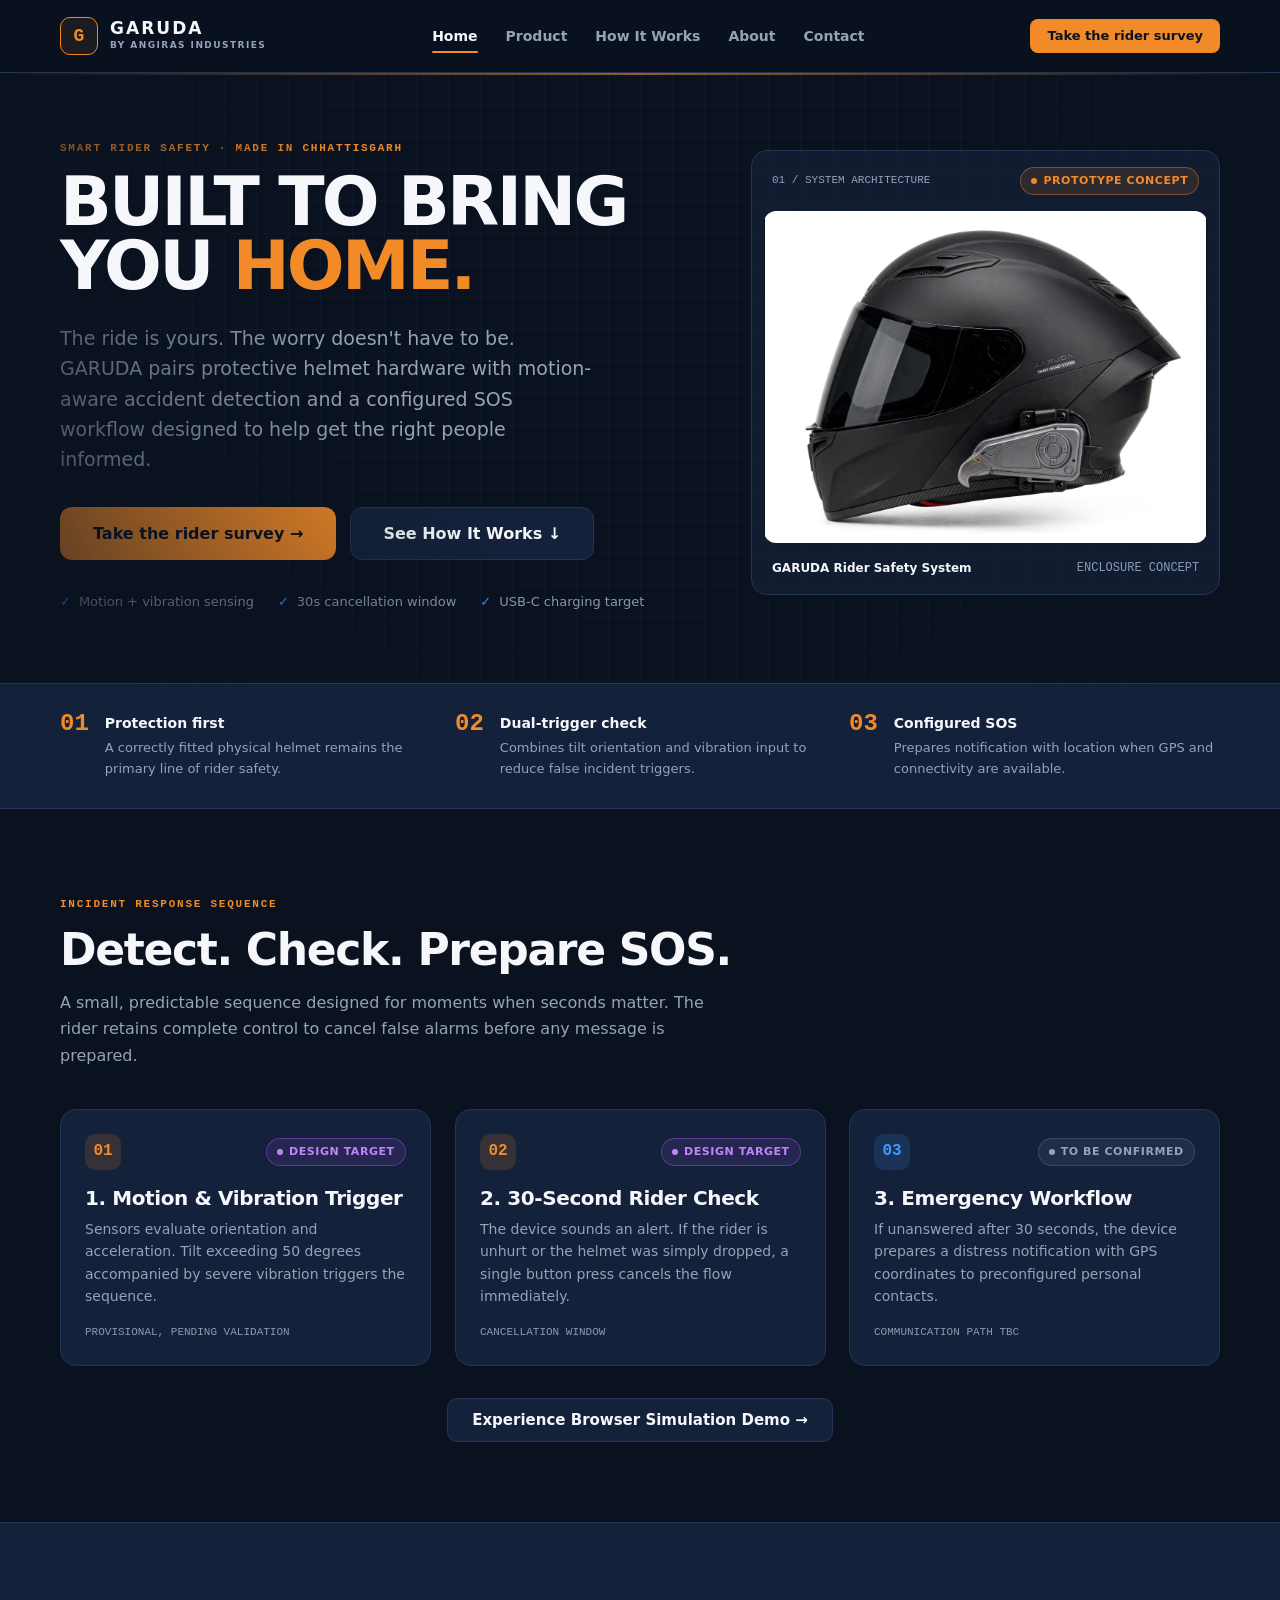
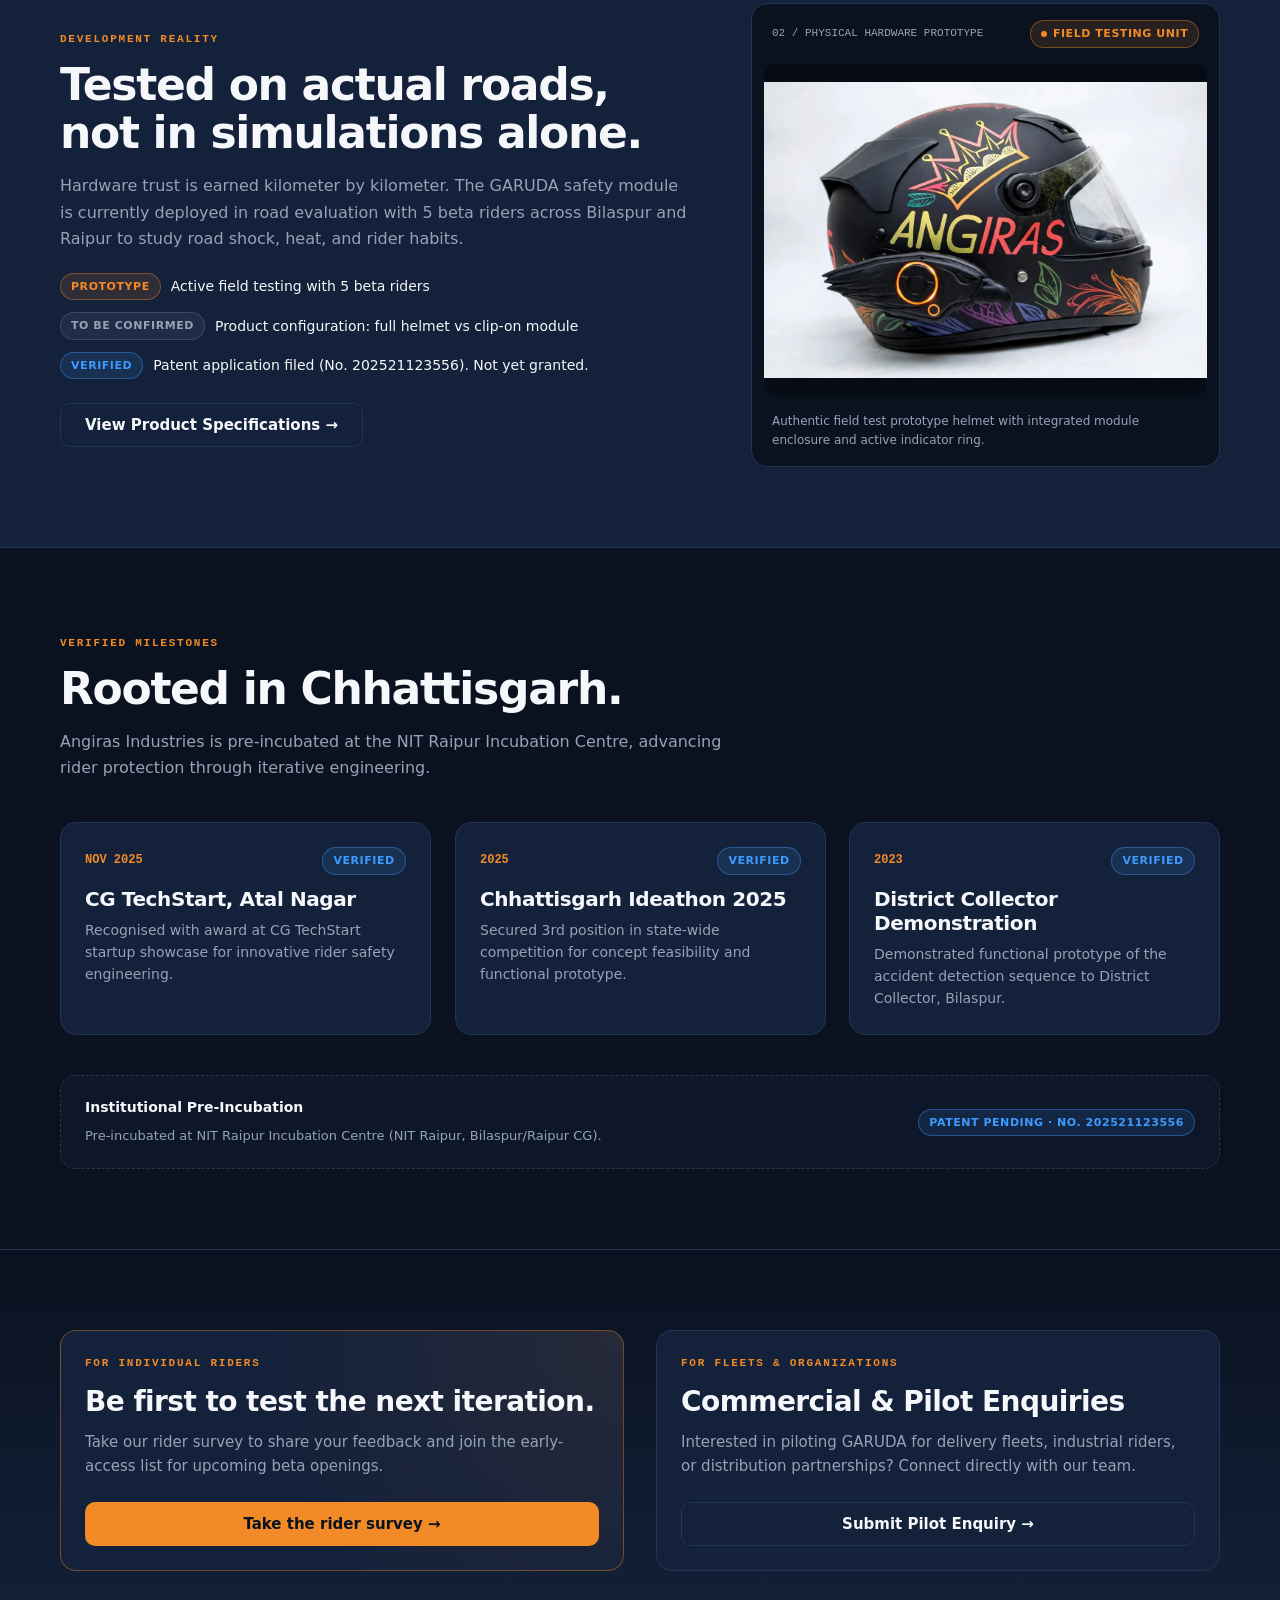
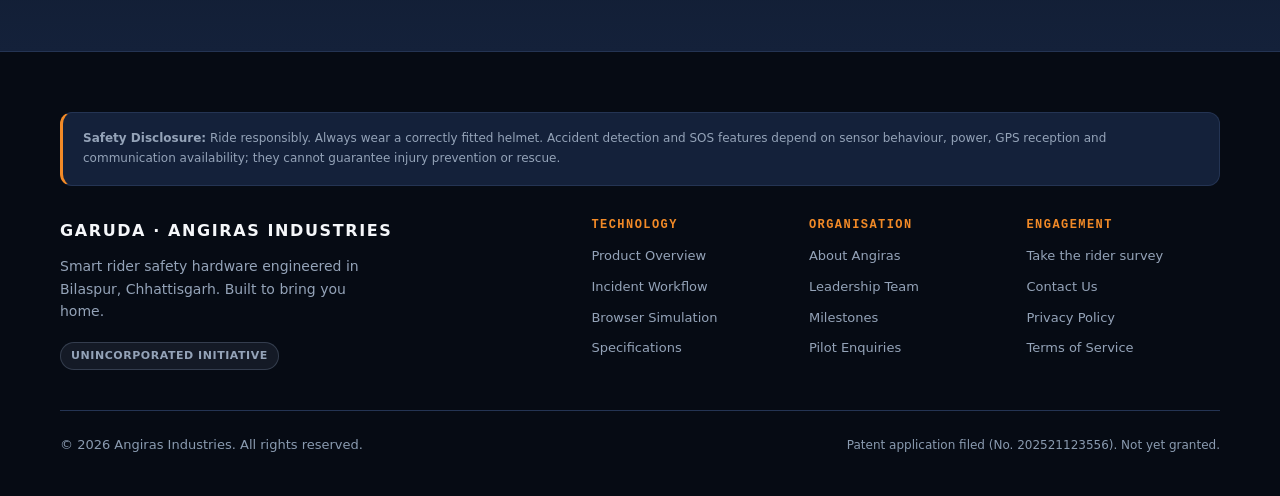
==== index.html @ ca16eba6 "first commit" ====
<!DOCTYPE html>
<html lang="en">

<head>
  <meta charset="utf-8">
  <meta name="viewport" content="width=device-width, initial-scale=1, viewport-fit=cover">
  <meta name="theme-color" content="#101B2B">
  <meta name="description"
    content="GARUDA by Angiras Industries: Smart rider safety · Made in Chhattisgarh. Built to bring you home.">
  <title>GARUDA — Built to Bring You Home | Angiras Industries</title>
  <link rel="canonical" href="https://YOUR-DOMAIN-HERE/index.html">
  <meta property="og:title" content="GARUDA — Built to Bring You Home | Angiras Industries">
  <meta property="og:description"
    content="Smart rider safety · Made in Chhattisgarh. Protective hardware with structured accident detection and response workflow.">
  <meta property="og:type" content="website">
  <meta property="og:url" content="https://YOUR-DOMAIN-HERE/index.html">
  <meta property="og:image" content="assets/images/garuda-prototype-testing.webp">
  <meta name="twitter:card" content="summary_large_image">
  <meta name="twitter:title" content="GARUDA | Angiras Industries">
  <meta name="twitter:description" content="Smart rider safety · Made in Chhattisgarh. Built to bring you home.">
  <meta name="twitter:image" content="assets/images/garuda-prototype-testing.webp">
  <link rel="icon" type="image/svg+xml" href="favicon.svg">
  <link rel="stylesheet" href="assets/css/base.css">
  <link rel="stylesheet" href="assets/css/components.css">
  <link rel="stylesheet" href="assets/css/animations.css">
  <script type="application/ld+json">
  {
    "@context": "https://schema.org",
    "@type": "Organization",
    "name": "Angiras Industries",
    "url": "https://YOUR-DOMAIN-HERE",
    "logo": "https://YOUR-DOMAIN-HERE/favicon.svg",
    "address": {
      "@type": "PostalAddress",
      "addressLocality": "Bilaspur",
      "addressRegion": "Chhattisgarh",
      "addressCountry": "India"
    },
    "description": "Pre-incubated at NIT Raipur Incubation Centre. Developing smart rider-safety hardware."
  }
  </script>
</head>

<body>
  <!-- Accessible Skip Link -->
  <a href="#main-content" class="skip-link">Skip to main content</a>

  <!-- Header -->
  <header class="site-header">
    <div class="container header-inner">
      <a href="index.html" class="brand" aria-label="GARUDA Home">
        <span class="brand-mark" aria-hidden="true">G</span>
        <span class="brand-text">
          <span class="brand-name">GARUDA</span>
          <span class="brand-sub">BY ANGIRAS INDUSTRIES</span>
        </span>
      </a>

      <!-- Desktop Navigation -->
      <nav class="nav-desktop" aria-label="Main Navigation">
        <a href="index.html" class="nav-link active">Home</a>
        <a href="products/garuda.html" class="nav-link">Product</a>
        <a href="how-it-works.html" class="nav-link">How It Works</a>
        <a href="about.html" class="nav-link">About</a>
        <a href="contact.html" class="nav-link">Contact</a>
      </nav>

      <div class="nav-actions">
        <a href="waitlist.html" class="btn btn-primary btn-sm">Take the rider survey</a>
        <button class="mobile-menu-toggle" type="button" aria-expanded="false" aria-controls="mobile-menu"
          aria-label="Toggle navigation menu">
          <span></span>
          <span></span>
          <span></span>
        </button>
      </div>
    </div>
  </header>

  <!-- Mobile Menu Overlay -->
  <div id="mobile-menu" class="mobile-menu" aria-label="Mobile Navigation">
    <nav class="mobile-nav-links">
      <a href="index.html" class="mobile-nav-link active">Home</a>
      <a href="products/garuda.html" class="mobile-nav-link">Product Overview</a>
      <a href="how-it-works.html" class="mobile-nav-link">How It Works & Simulation</a>
      <a href="about.html" class="mobile-nav-link">About Angiras Industries</a>
      <a href="contact.html" class="mobile-nav-link">Commercial & Pilot Enquiries</a>
      <a href="waitlist.html" class="mobile-nav-link" style="color: var(--color-orange);">Take the rider survey ↗</a>
    </nav>
  </div>

  <main id="main-content">
    <!-- Hero Section -->
    <section class="section hud-grid"
      style="padding-top: 60px; padding-bottom: 70px; border-bottom: 1px solid var(--color-navy-border); overflow: hidden;">
      <div class="scan-line" aria-hidden="true"></div>
      <div class="container">
        <div style="display: grid; grid-template-columns: 1fr; gap: 40px; align-items: center;"
          class="hero-grid-layout">
          <div>
            <div class="section-kicker">
              Smart rider safety · Made in Chhattisgarh
            </div>
            <h1
              style="font-size: clamp(38px, 7vw, 68px); line-height: 0.95; letter-spacing: -0.04em; margin-bottom: 24px; font-weight: 900;">
              <span class="hero-word">BUILT</span>
              <span class="hero-word">TO</span>
              <span class="hero-word">BRING</span>
              <span class="hero-word">YOU</span>
              <span class="hero-word" style="color: var(--color-orange);">HOME.</span>
            </h1>
            <p
              style="font-size: clamp(16px, 2vw, 19px); line-height: 1.6; color: var(--color-slate-light); max-width: 540px; margin-bottom: 32px;">
              The ride is yours. The worry doesn't have to be. GARUDA pairs protective helmet hardware with motion-aware
              accident detection and a configured SOS workflow designed to help get the right people informed.
            </p>
            <div style="display: flex; flex-wrap: wrap; gap: 14px; align-items: center; margin-bottom: 32px;">
              <a href="waitlist.html" class="btn btn-primary btn-lg">Take the rider survey →</a>
              <a href="#workflow" class="btn btn-secondary btn-lg">See How It Works ↓</a>
            </div>
            <ul
              style="list-style: none; display: flex; flex-wrap: wrap; gap: 16px 24px; font-size: 13px; color: var(--color-slate-light);">
              <li style="display: flex; align-items: center; gap: 8px;">
                <span style="color: var(--color-status-verified); font-weight: 900;">✓</span>
                Motion + vibration sensing
              </li>
              <li style="display: flex; align-items: center; gap: 8px;">
                <span style="color: var(--color-status-verified); font-weight: 900;">✓</span>
                30s cancellation window
              </li>
              <li style="display: flex; align-items: center; gap: 8px;">
                <span style="color: var(--color-status-verified); font-weight: 900;">✓</span>
                USB-C charging target
              </li>
            </ul>
          </div>

          <!-- Hero Visual: Authentic Enclosure Render -->
          <div class="reveal" style="position: relative;">
            <div class="card" style="padding: 12px; background: rgba(20, 33, 58, 0.7); backdrop-filter: blur(8px);">
              <div
                style="display: flex; justify-content: space-between; align-items: center; margin-bottom: 12px; padding: 4px 8px;">
                <span
                  style="font-family: var(--font-mono); font-size: 11px; color: var(--color-slate-light); text-transform: uppercase;">01
                  / SYSTEM ARCHITECTURE</span>
                <span class="badge badge-prototype">
                  <span class="badge-indicator"></span> Prototype Concept
                </span>
              </div>
              <div
                style="position: relative; border-radius: 12px; overflow: hidden; background-color: var(--color-navy-dark); aspect-ratio: 4 / 3;">
                <img src="assets/images/garuda-enclosure-render.webp"
                  alt="GARUDA smart rider safety system CAD enclosure render"
                  width="1200" height="905"
                  fetchpriority="high"
                  style="width: 100%; height: 100%; object-fit: contain;">
              </div>
              <div
                style="display: flex; justify-content: space-between; align-items: center; margin-top: 12px; padding: 4px 8px; font-size: 12px;">
                <span style="color: var(--color-off-white); font-weight: 700;">GARUDA Rider Safety System</span>
                <span style="color: var(--color-slate); font-family: var(--font-mono);">ENCLOSURE CONCEPT</span>
              </div>
            </div>
          </div>
        </div>
      </div>
    </section>

    <!-- Key Principles Strip -->
    <section
      style="background-color: var(--color-navy-panel); border-bottom: 1px solid var(--color-navy-border); padding-block: 28px;">
      <div class="container">
        <div style="display: grid; grid-template-columns: repeat(auto-fit, minmax(260px, 1fr)); gap: 24px;">
          <div class="reveal reveal-delay-1" style="display: flex; gap: 16px; align-items: flex-start;">
            <span
              style="font-family: var(--font-mono); font-size: 24px; font-weight: 900; color: var(--color-orange); line-height: 1;">01</span>
            <div>
              <strong
                style="display: block; font-size: 14px; color: var(--color-off-white); margin-bottom: 4px;">Protection
                first</strong>
              <p style="font-size: 13px; margin: 0; color: var(--color-slate-light);">A correctly fitted physical helmet
                remains the primary line of rider safety.</p>
            </div>
          </div>
          <div class="reveal reveal-delay-2" style="display: flex; gap: 16px; align-items: flex-start;">
            <span
              style="font-family: var(--font-mono); font-size: 24px; font-weight: 900; color: var(--color-orange); line-height: 1;">02</span>
            <div>
              <strong
                style="display: block; font-size: 14px; color: var(--color-off-white); margin-bottom: 4px;">Dual-trigger
                check</strong>
              <p style="font-size: 13px; margin: 0; color: var(--color-slate-light);">Combines tilt orientation and
                vibration input to reduce false incident triggers.</p>
            </div>
          </div>
          <div class="reveal reveal-delay-3" style="display: flex; gap: 16px; align-items: flex-start;">
            <span
              style="font-family: var(--font-mono); font-size: 24px; font-weight: 900; color: var(--color-orange); line-height: 1;">03</span>
            <div>
              <strong
                style="display: block; font-size: 14px; color: var(--color-off-white); margin-bottom: 4px;">Configured
                SOS</strong>
              <p style="font-size: 13px; margin: 0; color: var(--color-slate-light);">Prepares notification with
                location when GPS and connectivity are available.</p>
            </div>
          </div>
        </div>
      </div>
    </section>

    <!-- Detect - Check - SOS Workflow Summary -->
    <section id="workflow" class="section">
      <div class="container">
        <div class="section-head reveal">
          <span class="section-kicker">Incident Response Sequence</span>
          <h2 class="section-title">Detect. Check. Prepare SOS.</h2>
          <p class="section-desc">
            A small, predictable sequence designed for moments when seconds matter. The rider retains complete control
            to cancel false alarms before any message is prepared.
          </p>
        </div>

        <div
          style="display: grid; grid-template-columns: repeat(auto-fit, minmax(280px, 1fr)); gap: 24px; margin-bottom: 32px;">
          <div class="card reveal reveal-delay-1">
            <div style="display: flex; justify-content: space-between; align-items: center; margin-bottom: 16px;">
              <span
                style="width: 36px; height: 36px; border-radius: 10px; background: rgba(242, 138, 39, 0.15); color: var(--color-orange); font-family: var(--font-mono); font-weight: 900; display: grid; place-items: center;">01</span>
              <span class="badge badge-target"><span class="badge-indicator"></span> Design target</span>
            </div>
            <h3 class="card-title">1. Motion & Vibration Trigger</h3>
            <p class="card-desc">
              Sensors evaluate orientation and acceleration. Tilt exceeding 50 degrees accompanied by severe vibration
              triggers the sequence.
            </p>
            <div
              style="margin-top: auto; padding-top: 16px; font-size: 11px; font-family: var(--font-mono); color: var(--color-slate);">
              PROVISIONAL, PENDING VALIDATION
            </div>
          </div>

          <div class="card reveal reveal-delay-2">
            <div style="display: flex; justify-content: space-between; align-items: center; margin-bottom: 16px;">
              <span
                style="width: 36px; height: 36px; border-radius: 10px; background: rgba(242, 138, 39, 0.15); color: var(--color-orange); font-family: var(--font-mono); font-weight: 900; display: grid; place-items: center;">02</span>
              <span class="badge badge-target"><span class="badge-indicator"></span> Design target</span>
            </div>
            <h3 class="card-title">2. 30-Second Rider Check</h3>
            <p class="card-desc">
              The device sounds an alert. If the rider is unhurt or the helmet was simply dropped, a single button press
              cancels the flow immediately.
            </p>
            <div
              style="margin-top: auto; padding-top: 16px; font-size: 11px; font-family: var(--font-mono); color: var(--color-slate);">
              CANCELLATION WINDOW
            </div>
          </div>

          <div class="card reveal reveal-delay-3">
            <div style="display: flex; justify-content: space-between; align-items: center; margin-bottom: 16px;">
              <span
                style="width: 36px; height: 36px; border-radius: 10px; background: rgba(61, 155, 255, 0.15); color: var(--color-status-verified); font-family: var(--font-mono); font-weight: 900; display: grid; place-items: center;">03</span>
              <span class="badge badge-tbc"><span class="badge-indicator"></span> To be confirmed</span>
            </div>
            <h3 class="card-title">3. Emergency Workflow</h3>
            <p class="card-desc">
              If unanswered after 30 seconds, the device prepares a distress notification with GPS coordinates to
              preconfigured personal contacts.
            </p>
            <div
              style="margin-top: auto; padding-top: 16px; font-size: 11px; font-family: var(--font-mono); color: var(--color-slate);">
              COMMUNICATION PATH TBC
            </div>
          </div>
        </div>

        <div class="reveal" style="text-align: center;">
          <a href="how-it-works.html" class="btn btn-secondary">
            Experience Browser Simulation Demo →
          </a>
        </div>
      </div>
    </section>

    <!-- Authentic Field Testing Prototype Showcase -->
    <section class="section"
      style="background-color: var(--color-navy-panel); border-block: 1px solid var(--color-navy-border);">
      <div class="container">
        <div style="display: grid; grid-template-columns: 1fr; gap: 40px; align-items: center;"
          class="hero-grid-layout">
          <div class="reveal">
            <span class="section-kicker">Development Reality</span>
            <h2 class="section-title">Tested on actual roads, not in simulations alone.</h2>
            <p class="section-desc" style="margin-bottom: 20px;">
              Hardware trust is earned kilometer by kilometer. The GARUDA safety module is currently deployed in road
              evaluation with 5 beta riders across Bilaspur and Raipur to study road shock, heat, and rider habits.
            </p>
            <div style="display: flex; flex-direction: column; gap: 12px; margin-bottom: 24px;">
              <div
                style="display: flex; align-items: center; gap: 10px; font-size: 14px; color: var(--color-off-white);">
                <span class="badge badge-prototype">Prototype</span>
                <span>Active field testing with 5 beta riders</span>
              </div>
              <div
                style="display: flex; align-items: center; gap: 10px; font-size: 14px; color: var(--color-off-white);">
                <span class="badge badge-tbc">To be confirmed</span>
                <span>Product configuration: full helmet vs clip-on module</span>
              </div>
              <div
                style="display: flex; align-items: center; gap: 10px; font-size: 14px; color: var(--color-off-white);">
                <span class="badge badge-verified">Verified</span>
                <span>Patent application filed (No. 202521123556). Not yet granted.</span>
              </div>
            </div>
            <a href="products/garuda.html" class="btn btn-secondary">View Product Specifications →</a>
          </div>

          <div class="reveal reveal-delay-2">
            <div class="card" style="padding: 12px; background-color: var(--color-navy-dark);">
              <div
                style="display: flex; justify-content: space-between; align-items: center; margin-bottom: 12px; padding: 4px 8px;">
                <span
                  style="font-family: var(--font-mono); font-size: 11px; color: var(--color-slate-light); text-transform: uppercase;">02
                  / PHYSICAL HARDWARE PROTOTYPE</span>
                <span class="badge badge-prototype"><span class="badge-indicator"></span> Field Testing Unit</span>
              </div>
              <div
                style="position: relative; border-radius: 12px; overflow: hidden; background-color: #060B14; aspect-ratio: 4 / 3;">
                <img src="assets/images/garuda-prototype-testing.webp"
                  alt="Authentic physical prototype helmet with ANGIRAS wordmark and active module"
                  width="1200" height="800"
                  style="width: 100%; height: 100%; object-fit: contain;" loading="lazy">
              </div>
              <div style="margin-top: 12px; padding: 4px 8px; font-size: 12px; color: var(--color-slate-light);">
                Authentic field test prototype helmet with integrated module enclosure and active indicator ring.
              </div>
            </div>
          </div>
        </div>
      </div>
    </section>

    <!-- Verified Milestones Section -->
    <section class="section">
      <div class="container">
        <div class="section-head reveal">
          <span class="section-kicker">Verified Milestones</span>
          <h2 class="section-title">Rooted in Chhattisgarh.</h2>
          <p class="section-desc">
            Angiras Industries is pre-incubated at the NIT Raipur Incubation Centre, advancing rider protection through
            iterative engineering.
          </p>
        </div>

        <div
          style="display: grid; grid-template-columns: repeat(auto-fit, minmax(300px, 1fr)); gap: 24px; margin-bottom: 40px;">
          <div class="card reveal reveal-delay-1">
            <div style="display: flex; justify-content: space-between; align-items: center; margin-bottom: 12px;">
              <span
                style="font-family: var(--font-mono); font-size: 12px; color: var(--color-orange); font-weight: 700;">NOV
                2025</span>
              <span class="badge badge-verified">Verified</span>
            </div>
            <h3 class="card-title">CG TechStart, Atal Nagar</h3>
            <p class="card-desc">Recognised with award at CG TechStart startup showcase for innovative rider safety
              engineering.</p>
          </div>

          <div class="card reveal reveal-delay-2">
            <div style="display: flex; justify-content: space-between; align-items: center; margin-bottom: 12px;">
              <span
                style="font-family: var(--font-mono); font-size: 12px; color: var(--color-orange); font-weight: 700;">2025</span>
              <span class="badge badge-verified">Verified</span>
            </div>
            <h3 class="card-title">Chhattisgarh Ideathon 2025</h3>
            <p class="card-desc">Secured 3rd position in state-wide competition for concept feasibility and functional
              prototype.</p>
          </div>

          <div class="card reveal reveal-delay-3">
            <div style="display: flex; justify-content: space-between; align-items: center; margin-bottom: 12px;">
              <span
                style="font-family: var(--font-mono); font-size: 12px; color: var(--color-orange); font-weight: 700;">2023</span>
              <span class="badge badge-verified">Verified</span>
            </div>
            <h3 class="card-title">District Collector Demonstration</h3>
            <p class="card-desc">Demonstrated functional prototype of the accident detection sequence to District
              Collector, Bilaspur.</p>
          </div>
        </div>

        <!-- Pre-incubation & Patent Notice -->
        <div class="card reveal"
          style="background: rgba(20, 33, 58, 0.4); border-style: dashed; padding: 20px 24px; display: flex; flex-direction: row; flex-wrap: wrap; justify-content: space-between; align-items: center; gap: 16px;">
          <div>
            <strong
              style="color: var(--color-off-white); font-size: 14px; display: block; margin-bottom: 4px;">Institutional
              Pre-Incubation</strong>
            <span style="font-size: 13px; color: var(--color-slate-light);">Pre-incubated at NIT Raipur Incubation
              Centre (NIT Raipur, Bilaspur/Raipur CG).</span>
          </div>
          <div>
            <span class="badge badge-verified">Patent Pending · No. 202521123556</span>
          </div>
        </div>
      </div>
    </section>

    <!-- Waitlist & Partner CTA Banner -->
    <section class="section"
      style="background: linear-gradient(180deg, var(--color-navy-dark) 0%, var(--color-navy-panel) 100%); border-top: 1px solid var(--color-navy-border);">
      <div class="container">
        <div style="display: grid; grid-template-columns: 1fr; gap: 32px;" class="cta-banner-grid">
          <div class="card reveal"
            style="border-color: rgba(242, 138, 39, 0.4); background: radial-gradient(circle at 100% 0%, rgba(242, 138, 39, 0.08), transparent 60%), var(--color-navy-panel);">
            <span class="section-kicker">For Individual Riders</span>
            <h2 style="font-size: 28px; margin-bottom: 12px;">Be first to test the next iteration.</h2>
            <p style="color: var(--color-slate-light); font-size: 15px; margin-bottom: 24px; max-width: 500px;">
              Take our rider survey to share your feedback and join the early-access list for upcoming beta openings.
            </p>
            <a href="waitlist.html" class="btn btn-primary">Take the rider survey →</a>
          </div>

          <div class="card reveal reveal-delay-1" style="background-color: var(--color-navy-panel);">
            <span class="section-kicker">For Fleets & Organizations</span>
            <h2 style="font-size: 28px; margin-bottom: 12px;">Commercial & Pilot Enquiries</h2>
            <p style="color: var(--color-slate-light); font-size: 15px; margin-bottom: 24px; max-width: 500px;">
              Interested in piloting GARUDA for delivery fleets, industrial riders, or distribution partnerships?
              Connect directly with our team.
            </p>
            <a href="contact.html" class="btn btn-secondary">Submit Pilot Enquiry →</a>
          </div>
        </div>
      </div>
    </section>
  </main>

  <!-- Footer -->
  <footer class="site-footer">
    <div class="container">
      <!-- Mandatory Safety Disclaimer Box -->
      <div class="footer-disclaimer-box">
        <p class="footer-disclaimer-text">
          <strong>Safety Disclosure:</strong> Ride responsibly. Always wear a correctly fitted helmet. Accident
          detection and SOS features depend on sensor behaviour, power, GPS reception and communication availability;
          they cannot guarantee injury prevention or rescue.
        </p>
      </div>

      <div class="footer-top">
        <div class="footer-brand-col">
          <div class="footer-brand-title">GARUDA · ANGIRAS INDUSTRIES</div>
          <p class="footer-brand-text">
            Smart rider safety hardware engineered in Bilaspur, Chhattisgarh. Built to bring you home.
          </p>
          <div style="margin-top: 8px;">
            <span class="badge badge-tbc">Unincorporated Initiative</span>
          </div>
        </div>

        <div class="footer-nav-grid">
          <div class="footer-nav-group">
            <h4>Technology</h4>
            <ul>
              <li><a href="products/garuda.html">Product Overview</a></li>
              <li><a href="how-it-works.html">Incident Workflow</a></li>
              <li><a href="how-it-works.html#simulation">Browser Simulation</a></li>
              <li><a href="products/garuda.html#specs">Specifications</a></li>
            </ul>
          </div>

          <div class="footer-nav-group">
            <h4>Organisation</h4>
            <ul>
              <li><a href="about.html">About Angiras</a></li>
              <li><a href="about.html#team">Leadership Team</a></li>
              <li><a href="about.html#milestones">Milestones</a></li>
              <li><a href="contact.html">Pilot Enquiries</a></li>
            </ul>
          </div>

          <div class="footer-nav-group">
            <h4>Engagement</h4>
            <ul>
              <li><a href="waitlist.html">Take the rider survey</a></li>
              <li><a href="contact.html">Contact Us</a></li>
              <li><a href="privacy.html">Privacy Policy</a></li>
              <li><a href="terms.html">Terms of Service</a></li>
            </ul>
          </div>
        </div>
      </div>

      <div class="footer-bottom">
        <div>
          &copy; 2026 Angiras Industries. All rights reserved.
        </div>
        <div style="font-size: 12px; color: var(--color-slate);">
          Patent application filed (No. 202521123556). Not yet granted.
        </div>
      </div>
    </div>
  </footer>

  <style>
    @media (min-width: 900px) {
      .hero-grid-layout {
        grid-template-columns: 1.15fr 0.85fr !important;
        gap: 56px !important;
      }

      .cta-banner-grid {
        grid-template-columns: 1fr 1fr !important;
      }
    }
  </style>

  <script src="assets/js/main.js" defer></script>
  <script src="assets/js/reveal.js" defer></script>
</body>

</html>
---- assets/css/base.css ----
/* GARUDA Base Styles & Reset */
@import url("tokens.css");

*, *::before, *::after {
  box-sizing: border-box;
  margin: 0;
  padding: 0;
}

html {
  scroll-behavior: smooth;
  scroll-padding-top: calc(var(--header-height) + 16px);
  background-color: var(--color-navy-dark);
  color: var(--color-off-white);
  color-scheme: dark;
}

body {
  min-height: 100vh;
  font-family: var(--font-sans);
  font-size: 16px;
  line-height: 1.6;
  background-color: var(--color-navy-dark);
  color: var(--color-off-white);
  -webkit-font-smoothing: antialiased;
  -moz-osx-font-smoothing: grayscale;
  display: flex;
  flex-direction: column;
}

/* Accessibility: Skip Link */
.skip-link {
  position: absolute;
  top: -100px;
  left: 20px;
  background-color: var(--color-orange);
  color: var(--color-navy-dark);
  padding: 10px 18px;
  border-radius: 8px;
  font-weight: 700;
  font-size: 14px;
  z-index: 1000;
  text-decoration: none;
  transition: top var(--transition-fast);
}

.skip-link:focus {
  top: 16px;
  outline: 2px solid var(--color-off-white);
  outline-offset: 2px;
}

/* Visible focus rings (WCAG 2.2 AA) */
:focus-visible {
  outline: 2px solid var(--color-orange);
  outline-offset: 3px;
}

/* Layout Containers */
.container {
  width: 100%;
  max-width: var(--container-max);
  margin-inline: auto;
  padding-inline: var(--container-padding);
}

/* Common Typography */
h1, h2, h3, h4, h5, h6 {
  color: var(--color-off-white);
  line-height: 1.2;
  font-weight: 800;
  letter-spacing: -0.02em;
}

p {
  color: var(--color-slate-light);
}

a {
  color: inherit;
  text-decoration: none;
}

img {
  max-width: 100%;
  height: auto;
  display: block;
}

button, input, select, textarea {
  font: inherit;
}

/* Reduced motion preference */
@media (prefers-reduced-motion: reduce) {
  html {
    scroll-behavior: auto !important;
  }
  *, *::before, *::after {
    animation-duration: 0.01ms !important;
    animation-iteration-count: 1 !important;
    transition-duration: 0.01ms !important;
    scroll-behavior: auto !important;
  }
}
---- assets/css/components.css ----
/* GARUDA Component Styles */
@import url("tokens.css");

/* ==========================================================================
   Buttons
   ========================================================================== */
.btn {
  display: inline-flex;
  align-items: center;
  justify-content: center;
  gap: 10px;
  padding: 12px 24px;
  border-radius: 10px;
  font-weight: 700;
  font-size: 15px;
  line-height: 1.2;
  cursor: pointer;
  border: 1px solid transparent;
  text-decoration: none;
  transition: transform var(--transition-fast), background-color var(--transition-fast), border-color var(--transition-fast), box-shadow var(--transition-fast);
}

.btn:hover {
  transform: translateY(-2px);
}

.btn:active {
  transform: translateY(0);
}

.btn-primary {
  background-color: var(--color-orange);
  color: var(--color-navy-dark);
}

.btn-primary:hover {
  background-color: var(--color-orange-hover);
  box-shadow: 0 4px 20px var(--color-orange-dim);
}

.btn-secondary {
  background-color: var(--color-navy-panel);
  color: var(--color-off-white);
  border-color: var(--color-navy-border);
}

.btn-secondary:hover {
  border-color: var(--color-orange);
  color: var(--color-off-white);
  box-shadow: 0 4px 16px rgba(10, 18, 32, 0.6);
}

.btn-sm {
  padding: 8px 16px;
  font-size: 13px;
  border-radius: 8px;
}

.btn-lg {
  padding: 16px 32px;
  font-size: 16px;
  border-radius: 12px;
}

.btn-block {
  width: 100%;
}

/* ==========================================================================
   Badges & Status Badges
   ========================================================================== */
.badge {
  display: inline-flex;
  align-items: center;
  gap: 6px;
  padding: 4px 10px;
  border-radius: 9999px;
  font-size: 11px;
  font-weight: 700;
  letter-spacing: 0.05em;
  text-transform: uppercase;
  border: 1px solid transparent;
  white-space: nowrap;
}

.badge-indicator {
  width: 6px;
  height: 6px;
  border-radius: 50%;
  background-color: currentColor;
}

.badge-verified {
  background-color: rgba(61, 155, 255, 0.12);
  border-color: rgba(61, 155, 255, 0.4);
  color: #3D9BFF;
}

.badge-prototype {
  background-color: rgba(242, 138, 39, 0.12);
  border-color: rgba(242, 138, 39, 0.4);
  color: #F28A27;
}

.badge-target {
  background-color: rgba(168, 85, 247, 0.12);
  border-color: rgba(168, 85, 247, 0.4);
  color: #C084FC;
}

.badge-tbc {
  background-color: rgba(100, 116, 139, 0.15);
  border-color: rgba(100, 116, 139, 0.4);
  color: #94A3B8;
}

/* ==========================================================================
   Cards
   ========================================================================== */
.card {
  background-color: var(--color-navy-panel);
  border: 1px solid var(--color-navy-border);
  border-radius: 16px;
  padding: 24px;
  transition: transform var(--transition-normal), border-color var(--transition-normal), box-shadow var(--transition-normal);
  display: flex;
  flex-direction: column;
}

.card:hover {
  transform: translateY(-3px);
  border-color: var(--color-orange);
  box-shadow: var(--shadow-card), var(--shadow-orange-glow);
}

.card-title {
  font-size: 20px;
  margin-bottom: 8px;
  color: var(--color-off-white);
}

.card-desc {
  font-size: 14px;
  color: var(--color-slate-light);
  line-height: 1.6;
}

/* ==========================================================================
   Sections
   ========================================================================== */
.section {
  padding-block: 80px;
  position: relative;
}

.section-head {
  max-width: 680px;
  margin-bottom: 40px;
}

.section-head.center {
  margin-inline: auto;
  text-align: center;
}

.section-kicker {
  font-family: var(--font-mono);
  font-size: 11px;
  text-transform: uppercase;
  letter-spacing: 0.16em;
  color: var(--color-orange);
  margin-bottom: 12px;
  display: inline-block;
  font-weight: 700;
}

.section-title {
  font-size: clamp(28px, 4.5vw, 44px);
  line-height: 1.1;
  letter-spacing: -0.03em;
  margin-bottom: 16px;
  color: var(--color-off-white);
}

.section-desc {
  font-size: 16px;
  color: var(--color-slate-light);
  line-height: 1.65;
}

/* ==========================================================================
   Forms & Inputs
   ========================================================================== */
.form-group {
  margin-bottom: 20px;
}

.form-label {
  display: block;
  font-size: 13px;
  font-weight: 700;
  color: var(--color-off-white);
  margin-bottom: 8px;
}

.form-label .req {
  color: var(--color-orange);
}

.form-input,
.form-select,
.form-textarea {
  width: 100%;
  padding: 12px 16px;
  background-color: var(--color-navy-dark);
  border: 1px solid var(--color-navy-border);
  border-radius: 10px;
  color: var(--color-off-white);
  font-size: 14px;
  transition: border-color var(--transition-fast), box-shadow var(--transition-fast);
}

.form-input:focus,
.form-select:focus,
.form-textarea:focus {
  border-color: var(--color-orange);
  box-shadow: 0 0 0 3px var(--color-orange-dim);
}

.form-textarea {
  min-height: 120px;
  resize: vertical;
}

.form-checkbox-label {
  display: flex;
  align-items: flex-start;
  gap: 12px;
  font-size: 13px;
  color: var(--color-slate-light);
  line-height: 1.5;
  cursor: pointer;
}

.form-checkbox {
  margin-top: 3px;
  accent-color: var(--color-orange);
  width: 16px;
  height: 16px;
  flex-shrink: 0;
}

.form-error {
  color: #EF4444;
  font-size: 12px;
  margin-top: 6px;
  display: none;
}

.form-error.visible {
  display: block;
}

.form-status-banner {
  padding: 14px 18px;
  border-radius: 10px;
  font-size: 14px;
  margin-bottom: 20px;
  display: none;
}

.form-status-banner.error {
  display: block;
  background-color: rgba(239, 68, 68, 0.12);
  border: 1px solid rgba(239, 68, 68, 0.4);
  color: #FCA5A5;
}

.form-status-banner.success {
  display: block;
  background-color: rgba(34, 197, 94, 0.12);
  border: 1px solid rgba(34, 197, 94, 0.4);
  color: #86EFAC;
}

/* ==========================================================================
   FAQ Accordion
   ========================================================================== */
.faq-list {
  display: flex;
  flex-direction: column;
  gap: 12px;
  max-width: 800px;
  margin-inline: auto;
}

.faq-item {
  background-color: var(--color-navy-panel);
  border: 1px solid var(--color-navy-border);
  border-radius: 14px;
  overflow: hidden;
  transition: border-color var(--transition-fast);
}

.faq-item:hover {
  border-color: rgba(242, 138, 39, 0.5);
}

.faq-question {
  width: 100%;
  display: flex;
  align-items: center;
  justify-content: space-between;
  padding: 18px 24px;
  background: none;
  border: 0;
  color: var(--color-off-white);
  font-size: 16px;
  font-weight: 700;
  text-align: left;
  cursor: pointer;
  gap: 16px;
}

.faq-icon {
  font-size: 20px;
  color: var(--color-orange);
  transition: transform var(--transition-fast);
  flex-shrink: 0;
}

.faq-item.open .faq-icon {
  transform: rotate(45deg);
}

.faq-answer {
  padding: 0 24px 20px;
  font-size: 14px;
  color: var(--color-slate-light);
  line-height: 1.65;
  display: none;
}

.faq-item.open .faq-answer {
  display: block;
}

/* ==========================================================================
   Gallery Grid
   ========================================================================== */
.gallery-grid {
  display: grid;
  grid-template-columns: repeat(auto-fill, minmax(280px, 1fr));
  gap: 20px;
}

.gallery-item {
  background-color: var(--color-navy-panel);
  border: 1px solid var(--color-navy-border);
  border-radius: 16px;
  overflow: hidden;
  display: flex;
  flex-direction: column;
}

.gallery-media {
  position: relative;
  aspect-ratio: 4 / 3;
  background-color: var(--color-navy-dark);
  display: flex;
  align-items: center;
  justify-content: center;
  overflow: hidden;
}

.gallery-media img {
  width: 100%;
  height: 100%;
  object-fit: cover;
  transition: transform var(--transition-slow);
}

.gallery-item:hover .gallery-media img {
  transform: scale(1.03);
}

.gallery-placeholder {
  display: flex;
  flex-direction: column;
  align-items: center;
  justify-content: center;
  text-align: center;
  padding: 24px;
  height: 100%;
  width: 100%;
  border: 1px dashed var(--color-navy-border);
  background-color: rgba(20, 33, 58, 0.4);
}

.gallery-placeholder-icon {
  font-size: 28px;
  color: var(--color-slate);
  margin-bottom: 8px;
}

.gallery-placeholder-text {
  font-size: 12px;
  font-family: var(--font-mono);
  color: var(--color-slate-light);
  text-transform: uppercase;
  letter-spacing: 0.08em;
}

.gallery-info {
  padding: 18px;
  display: flex;
  flex-direction: column;
  gap: 8px;
}

.gallery-title {
  font-size: 15px;
  font-weight: 700;
  color: var(--color-off-white);
}

.gallery-caption {
  font-size: 13px;
  color: var(--color-slate-light);
}

@media (max-width: 640px) {
  .section {
    padding-block: 56px;
  }
  .card {
    padding: 20px;
  }
}

/* ==========================================================================
   Header, Navigation & Mobile Menu
   ========================================================================== */
.site-header {
  position: sticky;
  top: 0;
  left: 0;
  right: 0;
  z-index: 100;
  background-color: rgba(10, 18, 32, 0.92);
  backdrop-filter: blur(12px);
  -webkit-backdrop-filter: blur(12px);
  border-bottom: 1px solid var(--color-navy-border);
  transition: padding var(--transition-normal), background-color var(--transition-normal);
}

.site-header.scrolled {
  background-color: rgba(10, 18, 32, 0.98);
  box-shadow: 0 4px 20px rgba(0, 0, 0, 0.4);
}

.header-inner {
  display: flex;
  align-items: center;
  justify-content: space-between;
  min-height: var(--header-height);
  transition: min-height var(--transition-normal);
}

.site-header.scrolled .header-inner {
  min-height: 60px;
}

.brand {
  display: flex;
  align-items: center;
  gap: 12px;
  text-decoration: none;
}

.brand-mark {
  width: 38px;
  height: 38px;
  border: 1.5px solid var(--color-orange);
  border-radius: 10px;
  color: var(--color-orange);
  font-family: var(--font-mono);
  font-weight: 900;
  font-size: 18px;
  display: grid;
  place-items: center;
  background: rgba(242, 138, 39, 0.08);
}

.brand-text {
  display: flex;
  flex-direction: column;
}

.brand-name {
  font-size: 17px;
  font-weight: 900;
  letter-spacing: 0.12em;
  color: var(--color-off-white);
  line-height: 1.1;
}

.brand-sub {
  font-size: 9px;
  font-weight: 700;
  letter-spacing: 0.16em;
  color: var(--color-slate-light);
  text-transform: uppercase;
}

.nav-desktop {
  display: none;
  align-items: center;
  gap: 28px;
}

.nav-link {
  font-size: 14px;
  font-weight: 600;
  color: var(--color-slate-light);
  text-decoration: none;
  transition: color var(--transition-fast);
  position: relative;
}

.nav-link:hover,
.nav-link.active {
  color: var(--color-off-white);
}

.nav-link.active::after {
  content: "";
  position: absolute;
  bottom: -6px;
  left: 0;
  right: 0;
  height: 2px;
  background-color: var(--color-orange);
  border-radius: 2px;
}

.nav-actions {
  display: flex;
  align-items: center;
  gap: 16px;
}

/* Mobile Hamburger Toggle */
.mobile-menu-toggle {
  display: flex;
  flex-direction: column;
  justify-content: center;
  gap: 5px;
  width: 40px;
  height: 40px;
  padding: 8px;
  background: var(--color-navy-panel);
  border: 1px solid var(--color-navy-border);
  border-radius: 8px;
  cursor: pointer;
}

.mobile-menu-toggle span {
  display: block;
  width: 100%;
  height: 2px;
  background-color: var(--color-off-white);
  border-radius: 2px;
  transition: transform var(--transition-fast), opacity var(--transition-fast);
}

.mobile-menu-toggle[aria-expanded="true"] span:nth-child(1) {
  transform: translateY(7px) rotate(45deg);
}

.mobile-menu-toggle[aria-expanded="true"] span:nth-child(2) {
  opacity: 0;
}

.mobile-menu-toggle[aria-expanded="true"] span:nth-child(3) {
  transform: translateY(-7px) rotate(-45deg);
}

/* Mobile Menu Overlay */
.mobile-menu {
  display: none;
  position: fixed;
  top: var(--header-height);
  left: 0;
  right: 0;
  bottom: 0;
  background-color: rgba(10, 18, 32, 0.98);
  backdrop-filter: blur(16px);
  padding: 32px var(--container-padding);
  flex-direction: column;
  gap: 24px;
  z-index: 99;
  border-top: 1px solid var(--color-navy-border);
  overflow-y: auto;
}

.mobile-menu.open {
  display: flex;
}

.mobile-nav-links {
  display: flex;
  flex-direction: column;
  gap: 18px;
}

.mobile-nav-link {
  font-size: 20px;
  font-weight: 700;
  color: var(--color-off-white);
  text-decoration: none;
  padding-bottom: 8px;
  border-bottom: 1px solid var(--color-navy-border);
}

.mobile-nav-link.active {
  color: var(--color-orange);
}

@media (min-width: 860px) {
  .nav-desktop {
    display: flex;
  }
  .mobile-menu-toggle {
    display: none;
  }
  .mobile-menu {
    display: none !important;
  }
}

/* ==========================================================================
   Footer
   ========================================================================== */
.site-footer {
  margin-top: auto;
  background-color: #060B14;
  border-top: 1px solid var(--color-navy-border);
  padding-top: 60px;
  padding-bottom: 40px;
  font-size: 13px;
  color: var(--color-slate);
}

.footer-top {
  display: grid;
  grid-template-columns: 1fr;
  gap: 36px;
  margin-bottom: 40px;
}

@media (min-width: 768px) {
  .footer-top {
    grid-template-columns: 1.5fr 2fr;
    gap: 60px;
  }
}

.footer-brand-col {
  display: flex;
  flex-direction: column;
  gap: 12px;
}

.footer-brand-title {
  color: var(--color-off-white);
  font-size: 16px;
  font-weight: 900;
  letter-spacing: 0.1em;
}

.footer-brand-text {
  color: var(--color-slate-light);
  font-size: 14px;
  line-height: 1.6;
  max-width: 320px;
}

.footer-nav-grid {
  display: grid;
  grid-template-columns: repeat(2, 1fr);
  gap: 24px;
}

@media (min-width: 520px) {
  .footer-nav-grid {
    grid-template-columns: repeat(3, 1fr);
  }
}

.footer-nav-group h4 {
  font-size: 12px;
  font-family: var(--font-mono);
  text-transform: uppercase;
  letter-spacing: 0.12em;
  color: var(--color-orange);
  margin-bottom: 14px;
}

.footer-nav-group ul {
  list-style: none;
  display: flex;
  flex-direction: column;
  gap: 10px;
}

.footer-nav-group a {
  color: var(--color-slate-light);
  text-decoration: none;
  transition: color var(--transition-fast);
}

.footer-nav-group a:hover {
  color: var(--color-off-white);
}

/* Mandatory Legal Safety Disclaimer Box */
.footer-disclaimer-box {
  background-color: var(--color-navy-panel);
  border: 1px solid var(--color-navy-border);
  border-left: 3px solid var(--color-orange);
  border-radius: 12px;
  padding: 16px 20px;
  margin-bottom: 32px;
}

.footer-disclaimer-text {
  font-size: 12px;
  line-height: 1.65;
  color: var(--color-slate-light);
  margin: 0;
}

.footer-bottom {
  display: flex;
  flex-direction: column;
  align-items: center;
  justify-content: space-between;
  gap: 16px;
  padding-top: 24px;
  border-top: 1px solid var(--color-navy-border);
  text-align: center;
}

@media (min-width: 640px) {
  .footer-bottom {
    flex-direction: row;
    text-align: left;
  }
}

/* ==========================================================================
   Three-Node Animated Workflow (Detect, Check, SOS)
   ========================================================================== */
.workflow-flow {
  position: relative;
  margin-block: 32px;
}

.workflow-track-wrapper {
  position: relative;
  display: none;
  height: 4px;
  background-color: var(--color-navy-border);
  border-radius: 4px;
  margin: 0 40px 32px 40px;
}

@media (min-width: 768px) {
  .workflow-track-wrapper {
    display: block;
  }
}

.workflow-pulse {
  position: absolute;
  top: 50%;
  left: 0;
  width: 14px;
  height: 14px;
  background-color: var(--color-orange);
  border-radius: 50%;
  transform: translate(-50%, -50%);
  box-shadow: 0 0 12px var(--color-orange), 0 0 24px var(--color-orange);
  transition: left 600ms cubic-bezier(0.16, 1, 0.3, 1);
  pointer-events: none;
  z-index: 3;
}

.workflow-nodes {
  display: grid;
  grid-template-columns: 1fr;
  gap: 20px;
}

@media (min-width: 768px) {
  .workflow-nodes {
    grid-template-columns: repeat(3, 1fr);
    gap: 24px;
  }
}

.workflow-node {
  background-color: var(--color-navy-panel);
  border: 1px solid var(--color-navy-border);
  border-radius: 16px;
  padding: 24px;
  position: relative;
  transition: border-color var(--transition-normal), box-shadow var(--transition-normal), transform var(--transition-normal);
}

.workflow-node.active {
  border-color: var(--color-orange);
  box-shadow: 0 0 20px rgba(242, 138, 39, 0.25), inset 0 0 16px rgba(242, 138, 39, 0.05);
  transform: translateY(-2px);
}

.workflow-node.static-active {
  border-color: var(--color-navy-border);
  box-shadow: none;
  transform: none;
}

.workflow-node-header {
  display: flex;
  align-items: center;
  justify-content: space-between;
  margin-bottom: 14px;
}

.workflow-node-num {
  width: 32px;
  height: 32px;
  border-radius: 8px;
  background-color: rgba(242, 138, 39, 0.15);
  color: var(--color-orange);
  font-family: var(--font-mono);
  font-weight: 900;
  display: grid;
  place-items: center;
  font-size: 14px;
  transition: background-color var(--transition-fast), color var(--transition-fast);
}

.workflow-node.active .workflow-node-num {
  background-color: var(--color-orange);
  color: var(--color-navy-dark);
}

/* ==========================================================================
   Simulation Demo Component Styles
   ========================================================================== */
.sim-container {
  background-color: var(--color-navy-dark);
  border: 1px solid var(--color-navy-border);
  border-radius: 20px;
  overflow: hidden;
  box-shadow: 0 12px 40px rgba(6, 11, 20, 0.6);
  position: relative;
}

/* Persistent Warning Banner (Always Visible) */
.sim-banner {
  background-color: rgba(242, 138, 39, 0.15);
  border-bottom: 1px solid rgba(242, 138, 39, 0.35);
  padding: 12px 20px;
  display: flex;
  align-items: center;
  justify-content: center;
  gap: 10px;
  font-family: var(--font-mono);
  font-size: 11px;
  font-weight: 800;
  letter-spacing: 0.1em;
  color: var(--color-orange);
  text-transform: uppercase;
  text-align: center;
}

.sim-body {
  padding: 28px var(--container-padding);
}

.sim-grid {
  display: grid;
  grid-template-columns: 1fr;
  gap: 32px;
  align-items: center;
}

@media (min-width: 860px) {
  .sim-grid {
    grid-template-columns: 1fr 1.15fr;
    gap: 48px;
  }
}

.sim-dial-area {
  display: flex;
  flex-direction: column;
  align-items: center;
  text-align: center;
  gap: 20px;
}

.sim-ring-wrapper {
  position: relative;
  width: 180px;
  height: 180px;
  display: grid;
  place-items: center;
}

.sim-ring-svg {
  width: 100%;
  height: 100%;
  transform: rotate(-90deg);
}

.sim-ring-bg {
  fill: none;
  stroke: var(--color-navy-panel);
  stroke-width: 10;
}

.sim-ring-progress {
  fill: none;
  stroke: var(--color-orange);
  stroke-width: 10;
  stroke-linecap: round;
  transition: stroke 300ms ease, stroke-dashoffset 950ms linear;
}

.sim-ring-progress.urgent {
  stroke: #EF4444; /* Shift to red in last 5 seconds */
}

.sim-dial-center {
  position: absolute;
  inset: 0;
  display: flex;
  flex-direction: column;
  align-items: center;
  justify-content: center;
}

.sim-countdown-number {
  font-family: var(--font-mono);
  font-size: 40px;
  font-weight: 900;
  line-height: 1;
  color: var(--color-off-white);
  transition: color 300ms ease;
}

.sim-countdown-number.urgent {
  color: #EF4444;
}

.sim-countdown-label {
  font-size: 11px;
  font-family: var(--font-mono);
  color: var(--color-slate);
  letter-spacing: 0.1em;
  text-transform: uppercase;
  margin-top: 4px;
}

.sim-controls {
  display: flex;
  flex-wrap: wrap;
  gap: 12px;
  justify-content: center;
}

/* Event Log Window */
.sim-log-window {
  background-color: var(--color-navy-panel);
  border: 1px solid var(--color-navy-border);
  border-radius: 14px;
  overflow: hidden;
  display: flex;
  flex-direction: column;
}

.sim-log-header {
  padding: 10px 16px;
  background-color: rgba(10, 18, 32, 0.7);
  border-bottom: 1px solid var(--color-navy-border);
  display: flex;
  align-items: center;
  justify-content: space-between;
  font-family: var(--font-mono);
  font-size: 11px;
  color: var(--color-slate-light);
  text-transform: uppercase;
  letter-spacing: 0.08em;
}

.sim-log-status-dot {
  width: 8px;
  height: 8px;
  border-radius: 50%;
  background-color: #22C55E;
  display: inline-block;
  margin-right: 6px;
}

.sim-log-status-dot.idle {
  background-color: var(--color-slate);
}

.sim-log-status-dot.running {
  background-color: var(--color-orange);
  box-shadow: 0 0 8px var(--color-orange);
}

.sim-log-status-dot.urgent {
  background-color: #EF4444;
  box-shadow: 0 0 8px #EF4444;
}

.sim-log-feed {
  padding: 16px;
  font-family: var(--font-mono);
  font-size: 12px;
  line-height: 1.8;
  color: var(--color-off-white);
  min-height: 180px;
  max-height: 240px;
  overflow-y: auto;
  display: flex;
  flex-direction: column;
  gap: 4px;
}

.sim-log-line {
  word-break: break-all;
}

.sim-log-line.amber {
  color: var(--color-orange);
}

.sim-log-line.blue {
  color: #3D9BFF;
}

.sim-log-line.red {
  color: #EF4444;
}

.sim-log-line.dim {
  color: var(--color-slate);
}

.sim-log-footer {
  padding: 8px 16px;
  background-color: rgba(10, 18, 32, 0.5);
  border-top: 1px solid var(--color-navy-border);
  font-size: 11px;
  color: var(--color-slate);
  font-family: var(--font-mono);
}
---- assets/css/animations.css ----
/* GARUDA Animations & Motion Design */
@import url("tokens.css");

/* ==========================================================================
   Scroll Reveal (IntersectionObserver)
   ========================================================================== */
.reveal {
  opacity: 0;
  transform: translateY(16px);
  transition: opacity 500ms cubic-bezier(0.16, 1, 0.3, 1), transform 500ms cubic-bezier(0.16, 1, 0.3, 1);
  will-change: opacity, transform;
}

.reveal.revealed {
  opacity: 1;
  transform: translateY(0);
}

/* Stagger Delays for Grid Children */
.reveal-delay-1 {
  transition-delay: 100ms;
}

.reveal-delay-2 {
  transition-delay: 200ms;
}

.reveal-delay-3 {
  transition-delay: 300ms;
}

.reveal-delay-4 {
  transition-delay: 400ms;
}

/* ==========================================================================
   Ambient Engineering Geometry & Scanlines
   ========================================================================== */
.hud-grid {
  position: relative;
  background-image: 
    linear-gradient(rgba(61, 155, 255, 0.05) 1px, transparent 1px),
    linear-gradient(90deg, rgba(61, 155, 255, 0.05) 1px, transparent 1px);
  background-size: 32px 32px;
}

.hud-grid::before {
  content: "";
  position: absolute;
  inset: 0;
  pointer-events: none;
  background: radial-gradient(circle at 50% 30%, transparent 40%, rgba(10, 18, 32, 0.8) 100%);
}

.scan-line {
  position: absolute;
  left: 0;
  right: 0;
  top: 0;
  height: 2px;
  background: linear-gradient(90deg, transparent, rgba(242, 138, 39, 0.6), transparent);
  animation: scanline 8s linear infinite;
  pointer-events: none;
  z-index: 2;
}

@keyframes scanline {
  0% {
    transform: translateY(0);
    opacity: 0;
  }
  10% {
    opacity: 1;
  }
  90% {
    opacity: 1;
  }
  100% {
    transform: translateY(400px);
    opacity: 0;
  }
}

/* Pause ambient loops when tab is hidden or paused */
.paused .scan-line,
body.tab-hidden .scan-line {
  animation-play-state: paused !important;
}

/* Hero Sequential Headline Word Fade-Up */
.hero-word {
  display: inline-block;
  opacity: 0;
  transform: translateY(12px);
  animation: wordFadeUp 600ms cubic-bezier(0.16, 1, 0.3, 1) forwards;
}

.hero-word:nth-child(1) { animation-delay: 100ms; }
.hero-word:nth-child(2) { animation-delay: 200ms; }
.hero-word:nth-child(3) { animation-delay: 300ms; }
.hero-word:nth-child(4) { animation-delay: 400ms; }
.hero-word:nth-child(5) { animation-delay: 500ms; }

@keyframes wordFadeUp {
  to {
    opacity: 1;
    transform: translateY(0);
  }
}

/* ==========================================================================
   Prefers-Reduced-Motion Overrides (Strict Accessibility)
   ========================================================================== */
@media (prefers-reduced-motion: reduce) {
  .reveal {
    opacity: 1 !important;
    transform: none !important;
    transition: none !important;
  }
  
  .hero-word {
    opacity: 1 !important;
    transform: none !important;
    animation: none !important;
  }
  
  .scan-line {
    display: none !important;
    animation: none !important;
  }
  
  *, *::before, *::after {
    animation: none !important;
    transition: none !important;
  }
}
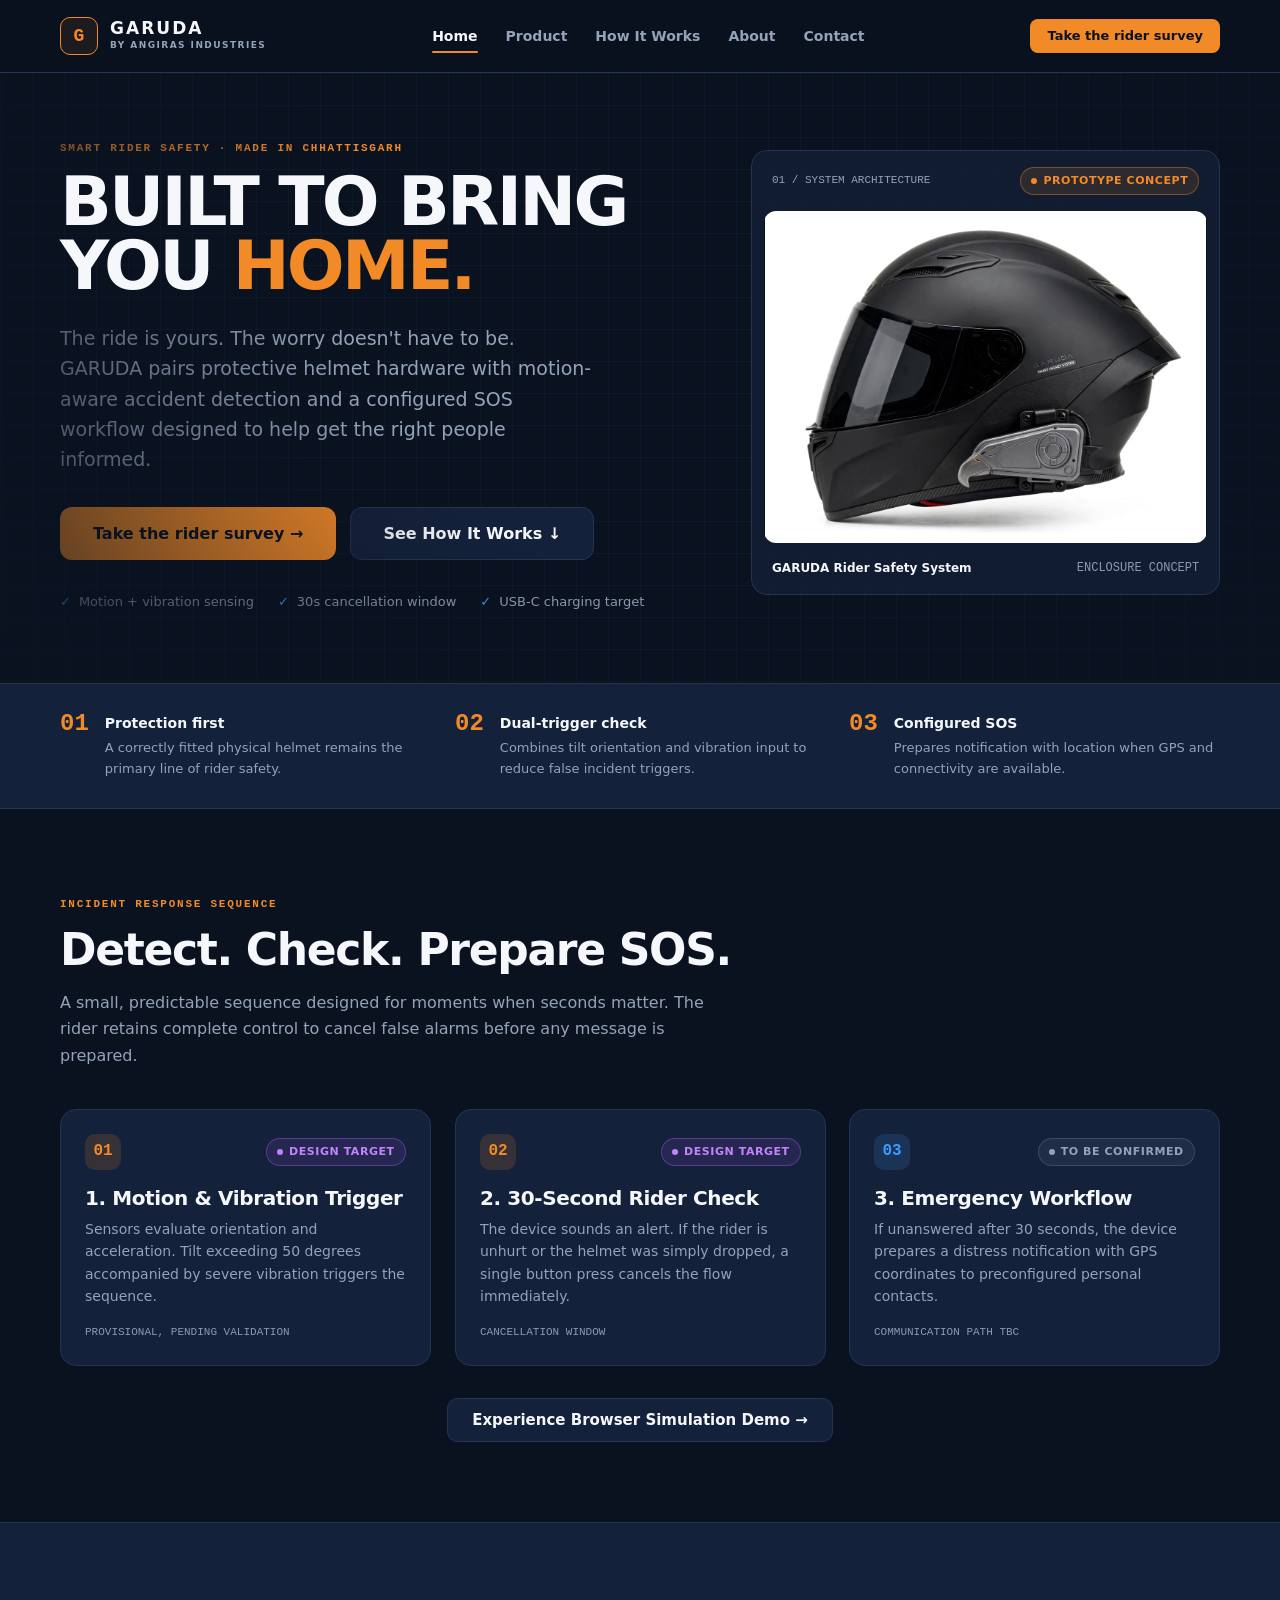
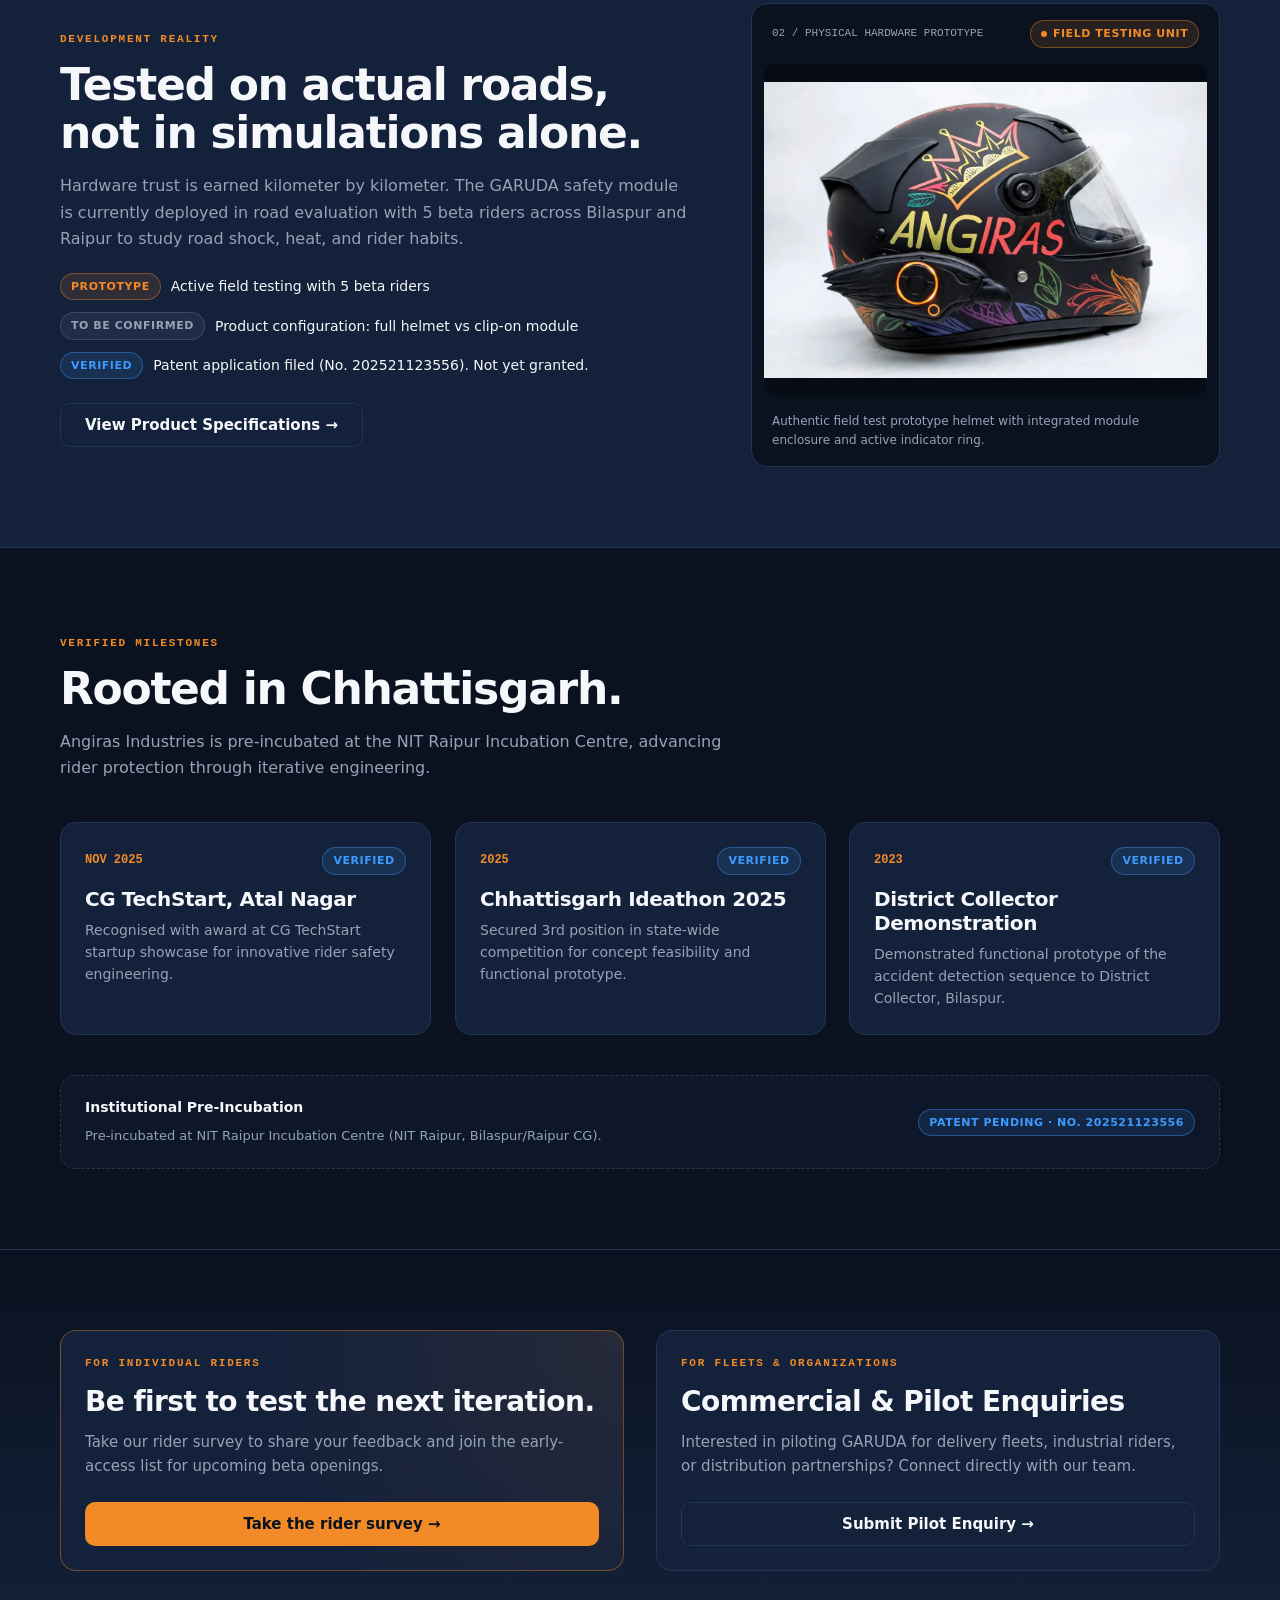
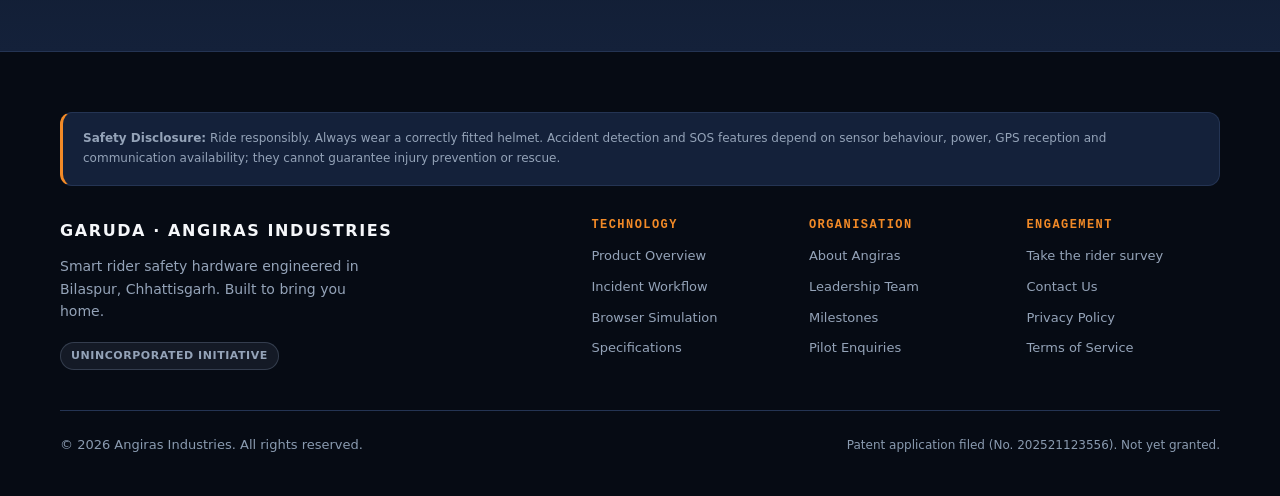
==== commit 201db0c3: "Remove animated hero scan line" ====
--- a/index.html
+++ b/index.html
@@ -93,7 +93,6 @@
     <!-- Hero Section -->
     <section class="section hud-grid"
       style="padding-top: 60px; padding-bottom: 70px; border-bottom: 1px solid var(--color-navy-border); overflow: hidden;">
-      <div class="scan-line" aria-hidden="true"></div>
       <div class="container">
         <div style="display: grid; grid-template-columns: 1fr; gap: 40px; align-items: center;"
           class="hero-grid-layout">
--- a/assets/css/animations.css
+++ b/assets/css/animations.css
@@ -34,7 +34,7 @@
 }
 
 /* ==========================================================================
-   Ambient Engineering Geometry & Scanlines
+   Ambient Engineering Geometry
    ========================================================================== */
 .hud-grid {
   position: relative;
@@ -50,41 +50,6 @@
   inset: 0;
   pointer-events: none;
   background: radial-gradient(circle at 50% 30%, transparent 40%, rgba(10, 18, 32, 0.8) 100%);
-}
-
-.scan-line {
-  position: absolute;
-  left: 0;
-  right: 0;
-  top: 0;
-  height: 2px;
-  background: linear-gradient(90deg, transparent, rgba(242, 138, 39, 0.6), transparent);
-  animation: scanline 8s linear infinite;
-  pointer-events: none;
-  z-index: 2;
-}
-
-@keyframes scanline {
-  0% {
-    transform: translateY(0);
-    opacity: 0;
-  }
-  10% {
-    opacity: 1;
-  }
-  90% {
-    opacity: 1;
-  }
-  100% {
-    transform: translateY(400px);
-    opacity: 0;
-  }
-}
-
-/* Pause ambient loops when tab is hidden or paused */
-.paused .scan-line,
-body.tab-hidden .scan-line {
-  animation-play-state: paused !important;
 }
 
 /* Hero Sequential Headline Word Fade-Up */
@@ -124,11 +89,6 @@
     animation: none !important;
   }
   
-  .scan-line {
-    display: none !important;
-    animation: none !important;
-  }
-  
   *, *::before, *::after {
     animation: none !important;
     transition: none !important;
